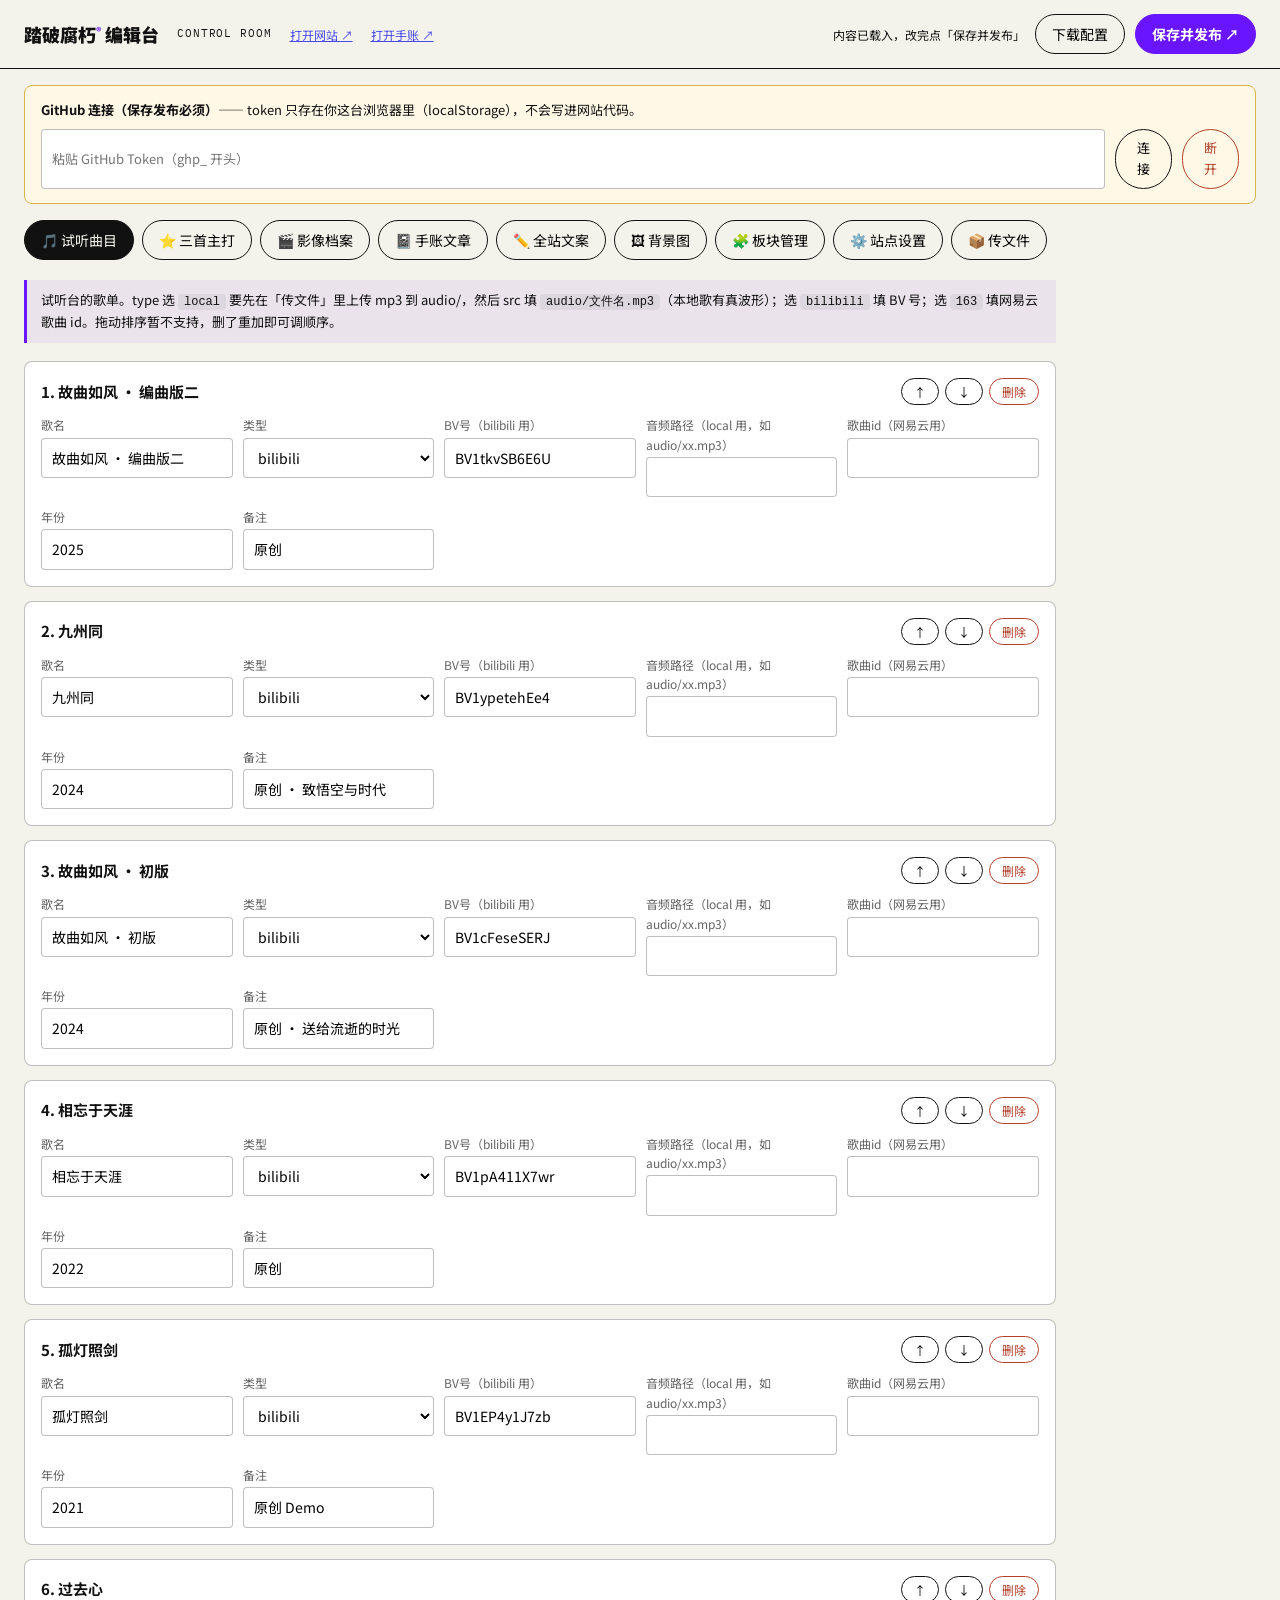
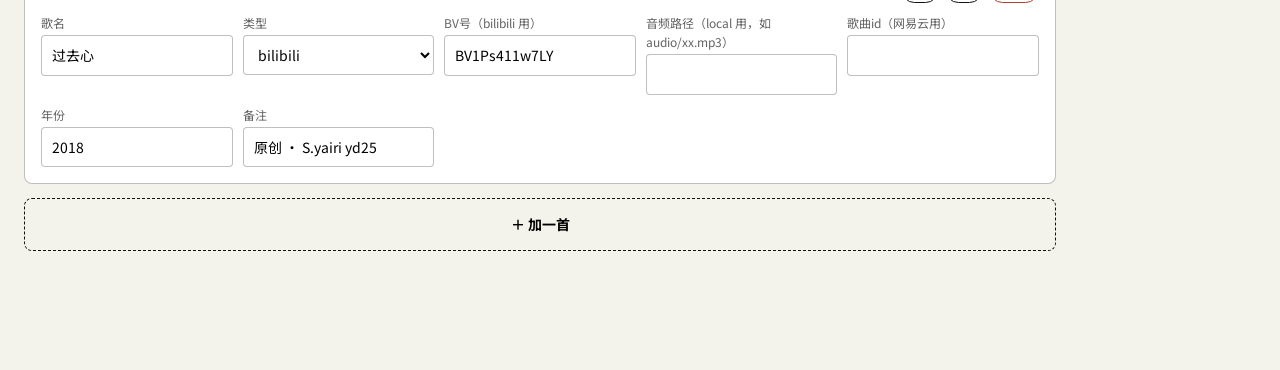
==== admin.html @ 3baa290e "临时重置行色引导：记忆键 gate2→gate3，全员再看一次；24h间隔与选中的配色都不动 - palette.js：GATE_AT 键名 ljty-gate2-at → ljty-gate3-at" ====
<!DOCTYPE html>
<html lang="zh-CN">
<head>
    <meta charset="UTF-8">
    <meta name="viewport" content="width=device-width, initial-scale=1.0">
    <meta name="robots" content="noindex, nofollow">
    <title>编辑台 — 踏破腐朽®</title>
    <link href="https://fonts.googleapis.com/css2?family=IBM+Plex+Mono:wght@400;500&family=Noto+Sans+SC:wght@400;500;700;900&display=swap" rel="stylesheet">
    <style>
        :root {
            --bg: #f4f3eb; --ink: #111; --purple: #6a15ff; --red: #b3402a; --ok: #1d7a3e;
            --line: rgba(0,0,0,.25);
        }
        * { margin: 0; padding: 0; box-sizing: border-box; }
        body { background: var(--bg); color: var(--ink); font-family: "Noto Sans SC", sans-serif; font-size: 14px; line-height: 1.6; }
        .mono { font-family: "IBM Plex Mono", monospace; font-size: 11px; letter-spacing: .08em; text-transform: uppercase; }
        button { font: inherit; cursor: pointer; border: 1px solid var(--ink); background: none; padding: 8px 16px; border-radius: 999px; transition: all .2s; }
        button:hover { background: var(--ink); color: var(--bg); }
        button.primary { background: var(--purple); color: #fff; border-color: var(--purple); font-weight: 700; }
        button.primary:hover { background: #4a0fc4; }
        button.danger { color: var(--red); border-color: var(--red); }
        button.danger:hover { background: var(--red); color: #fff; }
        input, textarea, select { font: inherit; background: #fff; border: 1px solid var(--line); padding: 8px 10px; width: 100%; outline: none; border-radius: 4px; }
        input:focus, textarea:focus { border-color: var(--purple); }
        input[type=color] { padding: 2px; height: 38px; cursor: pointer; }
        input[type=checkbox] { width: auto; transform: scale(1.3); cursor: pointer; }
        label { display: block; font-size: 12px; opacity: .65; margin-bottom: 3px; }

        header { position: sticky; top: 0; z-index: 50; display: flex; align-items: center; gap: 18px; padding: 14px 24px; background: rgba(244,243,235,.92); backdrop-filter: blur(8px); border-bottom: 1px solid var(--ink); }
        header h1 { font-size: 18px; font-weight: 900; }
        header h1 sup { color: var(--purple); font-size: 10px; }
        #saveBar { margin-left: auto; display: flex; gap: 10px; align-items: center; }
        #status { font-size: 12px; max-width: 340px; }
        #status.ok { color: var(--ok); } #status.err { color: var(--red); }

        .tabs { display: flex; gap: 8px; padding: 16px 24px 0; flex-wrap: wrap; }
        .tab { border-radius: 999px; }
        .tab.active { background: var(--ink); color: var(--bg); }
        main { padding: 20px 24px 120px; max-width: 1080px; }
        .panel { display: none; }
        .panel.active { display: block; }
        .panel-tip { background: rgba(106,21,255,.07); border-left: 3px solid var(--purple); padding: 10px 14px; margin-bottom: 18px; font-size: 13px; }

        .card { background: #fff; border: 1px solid var(--line); border-radius: 8px; padding: 16px; margin-bottom: 14px; position: relative; }
        .card .grid { display: grid; grid-template-columns: repeat(auto-fit, minmax(170px, 1fr)); gap: 10px; }
        .card .grid .wide { grid-column: 1 / -1; }
        .card-head { display: flex; justify-content: space-between; align-items: center; margin-bottom: 10px; }
        .card-head b { font-size: 15px; }
        .card-head .ops { display: flex; gap: 6px; }
        .card-head .ops button { padding: 3px 12px; font-size: 12px; }
        .addbtn { width: 100%; border-style: dashed; border-radius: 8px; padding: 14px; font-weight: 700; }
        .addbtn:hover { background: rgba(106,21,255,.08); color: var(--purple); border-color: var(--purple); }

        .setgroup { background: #fff; border: 1px solid var(--line); border-radius: 8px; padding: 18px; margin-bottom: 16px; }
        .setgroup h3 { font-size: 15px; margin-bottom: 12px; border-bottom: 1px solid var(--line); padding-bottom: 8px; }
        .setgroup .grid { display: grid; grid-template-columns: repeat(auto-fit, minmax(200px, 1fr)); gap: 12px; }
        .inline { display: flex; align-items: center; gap: 10px; }

        .token-box { background: #fff8e6; border: 1px solid #d9b44a; border-radius: 8px; padding: 14px 16px; margin: 16px 24px 0; font-size: 13px; }
        .token-box.ok { background: #e9f7ee; border-color: var(--ok); }
        .token-box .row { display: flex; gap: 10px; margin-top: 8px; }
        .uploader { border: 2px dashed var(--line); border-radius: 8px; padding: 18px; text-align: center; cursor: pointer; transition: all .2s; }
        .uploader:hover { border-color: var(--purple); background: rgba(106,21,255,.05); }
        .uploader input { display: none; }
        code { background: rgba(0,0,0,.06); padding: 1px 6px; border-radius: 4px; font-size: 12px; }
    </style>
</head>
<body>
    <header>
        <h1>踏破腐朽<sup>®</sup> 编辑台</h1>
        <span class="mono" id="repoInfo">CONTROL ROOM</span>
        <a href="index.html" target="_blank" style="font-size:12px;opacity:.7">打开网站 ↗</a>
        <a href="journal.html" target="_blank" style="font-size:12px;opacity:.7">打开手账 ↗</a>
        <div id="saveBar">
            <span id="status"></span>
            <button id="btnDownload" title="不用 GitHub，直接下载改好的 content.json">下载配置</button>
            <button id="btnSave" class="primary">保存并发布 ↗</button>
        </div>
    </header>

    <div class="token-box" id="tokenBox">
        <b>GitHub 连接（保存发布必须）</b>—— token 只存在你这台浏览器里（localStorage），不会写进网站代码。
        <div class="row">
            <input type="password" id="tokenInput" placeholder="粘贴 GitHub Token（ghp_ 开头）">
            <button id="tokenSave">连接</button>
            <button id="tokenClear" class="danger">断开</button>
        </div>
    </div>

    <div class="tabs" id="tabs">
        <button class="tab active" data-p="tracks">🎵 试听曲目</button>
        <button class="tab" data-p="featured">⭐ 三首主打</button>
        <button class="tab" data-p="videos">🎬 影像档案</button>
        <button class="tab" data-p="articles">📓 手账文章</button>
        <button class="tab" data-p="texts">✏️ 全站文案</button>
        <button class="tab" data-p="bg">🖼 背景图</button>
        <button class="tab" data-p="modules">🧩 板块管理</button>
        <button class="tab" data-p="site">⚙️ 站点设置</button>
        <button class="tab" data-p="files">📦 传文件</button>
    </div>

    <main>
        <div class="panel active" id="p-tracks">
            <p class="panel-tip">试听台的歌单。type 选 <code>local</code> 要先在「传文件」里上传 mp3 到 audio/，然后 src 填 <code>audio/文件名.mp3</code>（本地歌有真波形）；选 <code>bilibili</code> 填 BV 号；选 <code>163</code> 填网易云歌曲 id。拖动排序暂不支持，删了重加即可调顺序。</p>
            <div id="list-tracks"></div>
            <button class="addbtn" data-add="tracks">＋ 加一首</button>
        </div>
        <div class="panel" id="p-featured">
            <p class="panel-tip">首页「选你的武器」三张大卡 + 影像馆子页「三支主打」共用这份数据，改一处两页同步。cover 填封面图链接（B站封面右键复制图片地址），换视频后封面/毛笔字标题自动跟着变；标题常用字都有毛笔字形，无需担心缺字。</p>
            <div id="list-featured"></div>
            <button class="addbtn" data-add="featured">＋ 加一张主打卡</button>
        </div>
        <div class="panel" id="p-videos">
            <p class="panel-tip">影像档案网格。category 可选：original(原创) / cover(翻弹) / gear(器材) / travel(旅行)。</p>
            <div id="list-videos"></div>
            <button class="addbtn" data-add="videos">＋ 加一个视频</button>
        </div>
        <div class="panel" id="p-articles">
            <p class="panel-tip">手账文章。① 在「传文件」里上传 .md（Obsidian 笔记直接传，双链/高亮语法都认）→ ② 回这里加一条记录，file 填 <code>articles/文件名.md</code>。<b>锁定</b>勾上就封存（读者要口令）；bucket 是分桶（旅行/乐记/随笔…随你定，页面自动生成筛选按钮）。</p>
            <div id="list-articles"></div>
            <button class="addbtn" data-add="articles">＋ 加一篇文章</button>
        </div>
        <div class="panel" id="p-texts">
            <p class="panel-tip">网站上每一处文字都在这里。标注「HTML」的可以用标签（如 &lt;em&gt;强调&lt;/em&gt;、&lt;br&gt;换行、&lt;i&gt;斜体英文&lt;/i&gt;），其余填纯文字即可。改完点右上角保存。</p>
            <div id="list-texts"></div>
        </div>
        <div class="panel" id="p-bg">
            <p class="panel-tip">上传即自动压缩并提交到仓库（需先连接 token）。首页背景会自动套「紫墨双色调」滤镜融入风格，也可换滤镜。留空 = 用默认效果（首页纯流体墨水 / 手账纯星空）。</p>
            <div class="setgroup">
                <h3>🏠 首页大背景（流体墨水之下）</h3>
                <div class="grid">
                    <div class="wide" style="grid-column:1/-1"><label>图片路径（上传后自动填入）</label><input data-set="backgrounds.hero" placeholder="assets/bg/xxx.jpg 或 https://..."></div>
                    <div><label>滤镜风格</label><select data-set="backgrounds.heroFilter"><option value="duotone">紫墨双色调（推荐）</option><option value="dim">压暗做底</option><option value="none">原图</option></select></div>
                </div>
                <label class="uploader" style="margin-top:12px"><input type="file" id="upBgHero" accept="image/*">上传首页背景图（自动压缩 + 自动填路径）</label>
            </div>
            <div class="setgroup">
                <h3>🌌 手账星空底图（星星画在图上面）</h3>
                <div class="grid"><div class="wide" style="grid-column:1/-1"><label>图片路径</label><input data-set="backgrounds.journalSky" placeholder="留空 = 纯色夜空"></div></div>
                <label class="uploader" style="margin-top:12px"><input type="file" id="upBgSky" accept="image/*">上传星空底图</label>
            </div>
            <div class="setgroup">
                <h3>👤 关于页照片</h3>
                <div class="grid"><div class="wide" style="grid-column:1/-1"><label>图片路径</label><input data-set="backgrounds.aboutPhoto"></div></div>
                <label class="uploader" style="margin-top:12px"><input type="file" id="upBgAbout" accept="image/*">上传关于页照片</label>
            </div>
        </div>
        <div class="panel" id="p-modules">
            <p class="panel-tip">给首页板块排顺序、开关显示。取消勾选 = 整个板块隐藏（内容还在，随时可以再打开）。</p>
            <div id="list-modules"></div>
        </div>
        <div class="panel" id="p-site">
            <div class="setgroup">
                <h3>🎨 颜色</h3>
                <div class="grid">
                    <div><label>主题紫（全站点缀色）</label><input type="color" data-set="colors.purple"></div>
                    <div><label>纸面底色（白天）</label><input type="color" data-set="colors.paperBg"></div>
                    <div><label>暗房底色（黑夜）</label><input type="color" data-set="colors.darkBg"></div>
                    <div><label>印泥红（手账印章）</label><input type="color" data-set="colors.sealRed"></div>
                </div>
            </div>
            <div class="setgroup">
                <h3>🖌️ LOGO 书法字体（导航LOGO / 首页加载字 / 大标题 / 手账标题与印章 同步生效）</h3>
                <div class="grid">
                    <div><label>字体选择</label><select data-set="logoFont">
                        <option value="">庞门正道粗书体（现状默认）</option>
                        <option value="xia">演示夏行楷 · 整体加粗</option>
                        <option value="honglei">鸿雷行书简体 · 整体加粗</option>
                        <option value="dongfang">阿里妈妈东方大楷</option>
                    </select></div>
                </div>
            </div>
            <div class="setgroup">
                <h3>🌈 默认配色（访客进站未自选时用它；访客用右下角墨碟自选后以访客为准）</h3>
                <div class="grid">
                    <div><label>行色 · PALETTE</label><select data-set="palette">
                        <option value="">天涯本色（电光紫 + 黑影像 + 牛皮纸手账）</option>
                        <option value="amarillo">明黄 AMARILLO</option>
                        <option value="cielo">天蓝 CIELO</option>
                        <option value="electrico">长春花 ELÉCTRICO</option>
                        <option value="coral">珊瑚 CORAL</option>
                        <option value="menta">薄荷 MENTA</option>
                        <option value="rosa">粉樱 ROSA</option>
                        <option value="melocoton">蜜桃 MELOCOTÓN</option>
                        <option value="hielo">冰蓝 HIELO</option>
                    </select></div>
                    <div><label>行色引导重现间隔（小时；0=每次进站都弹，默认24）</label><input type="number" min="0" step="1" placeholder="24" data-set="gateHours"></div>
                </div>
            </div>
            <div class="setgroup">
                <h3>✏️ 文案</h3>
                <div class="grid">
                    <div class="wide" style="grid-column:1/-1"><label>首屏副标题（可用 &lt;br&gt; 换行）</label><textarea rows="2" data-set="texts.heroSub"></textarea></div>
                    <div style="grid-column:1/-1"><label>关于 · 第一段</label><textarea rows="2" data-set="texts.aboutP1"></textarea></div>
                    <div style="grid-column:1/-1"><label>关于 · 第二段</label><textarea rows="2" data-set="texts.aboutP2"></textarea></div>
                </div>
            </div>
            <div class="setgroup">
                <h3>🎤 彩蛋歌词（网页上敲 metal 触发，一行一句）</h3>
                <textarea rows="5" id="lyricsBox"></textarea>
            </div>
            <div class="setgroup">
                <h3>🔒 手账封存</h3>
                <div class="inline" style="margin-bottom:12px">
                    <input type="checkbox" id="lockAll">
                    <label style="margin:0;opacity:1">一键封存整本手账（所有人进入都要口令）</label>
                </div>
                <div class="grid">
                    <div><label>设置新口令（留空=不改，当前默认 2017）</label><input type="text" id="newPass" placeholder="输入新口令"></div>
                </div>
                <p style="font-size:12px;opacity:.6;margin-top:8px">说明：口令以加密指纹（SHA-256）存储，网站代码里看不到原文。单篇锁定去「手账文章」里勾。仓库是公开的，懂技术的人翻源码能看到文章原文——真要绝对保密的内容别往上传。</p>
            </div>
            <div class="setgroup">
                <h3>🔗 平台链接（试听台下方）</h3>
                <div id="list-platformLinks"></div>
                <button class="addbtn" data-add="platformLinks">＋ 加一个平台</button>
            </div>
        </div>
        <div class="panel" id="p-files">
            <p class="panel-tip">直接把文件传进 GitHub 仓库（需要先连接 token）。音频放 <code>audio/</code>，Obsidian 笔记放 <code>articles/</code>，笔记里的图片放 <code>articles/assets/</code>。</p>
            <div class="setgroup">
                <h3>🎧 上传音频（mp3/wav → audio/）</h3>
                <label class="uploader"><input type="file" id="upAudio" accept="audio/*" multiple>点击选择或拖入音频文件</label>
            </div>
            <div class="setgroup">
                <h3>📝 上传笔记（.md → articles/）</h3>
                <label class="uploader"><input type="file" id="upMd" accept=".md,.markdown,text/markdown" multiple>点击选择或拖入 Obsidian 笔记</label>
            </div>
            <div class="setgroup">
                <h3>🖼 上传笔记图片（→ articles/assets/）</h3>
                <label class="uploader"><input type="file" id="upImg" accept="image/*" multiple>点击选择或拖入图片</label>
            </div>
            <div class="setgroup">
                <h3>📜 上传记录</h3>
                <div id="upLog" class="mono" style="text-transform:none;line-height:2"></div>
            </div>
        </div>
    </main>

    <div id="mdEditor" style="display:none;position:fixed;inset:0;z-index:100;background:rgba(0,0,0,.5);align-items:center;justify-content:center;padding:24px">
        <div style="background:#fff;border-radius:10px;width:min(880px,94vw);height:min(80vh,720px);display:flex;flex-direction:column;padding:18px;gap:12px">
            <div style="display:flex;justify-content:space-between;align-items:center">
                <b id="mdEditorTitle">编辑正文</b>
                <div style="display:flex;gap:10px">
                    <button id="mdEditorClose">取消</button>
                    <button id="mdEditorSave" class="primary">保存正文并发布</button>
                </div>
            </div>
            <p style="font-size:12px;opacity:.6;margin:0">Markdown 格式，支持 Obsidian 双链/高亮语法。图片引用 assets/notes/... 路径。保存直接提交仓库。</p>
            <textarea id="mdEditorBox" style="flex:1;resize:none;font-family:'IBM Plex Mono',monospace;font-size:13px;line-height:1.8"></textarea>
        </div>
    </div>
    <script src="admin.js?v=20260712h"></script>
</body>
</html>
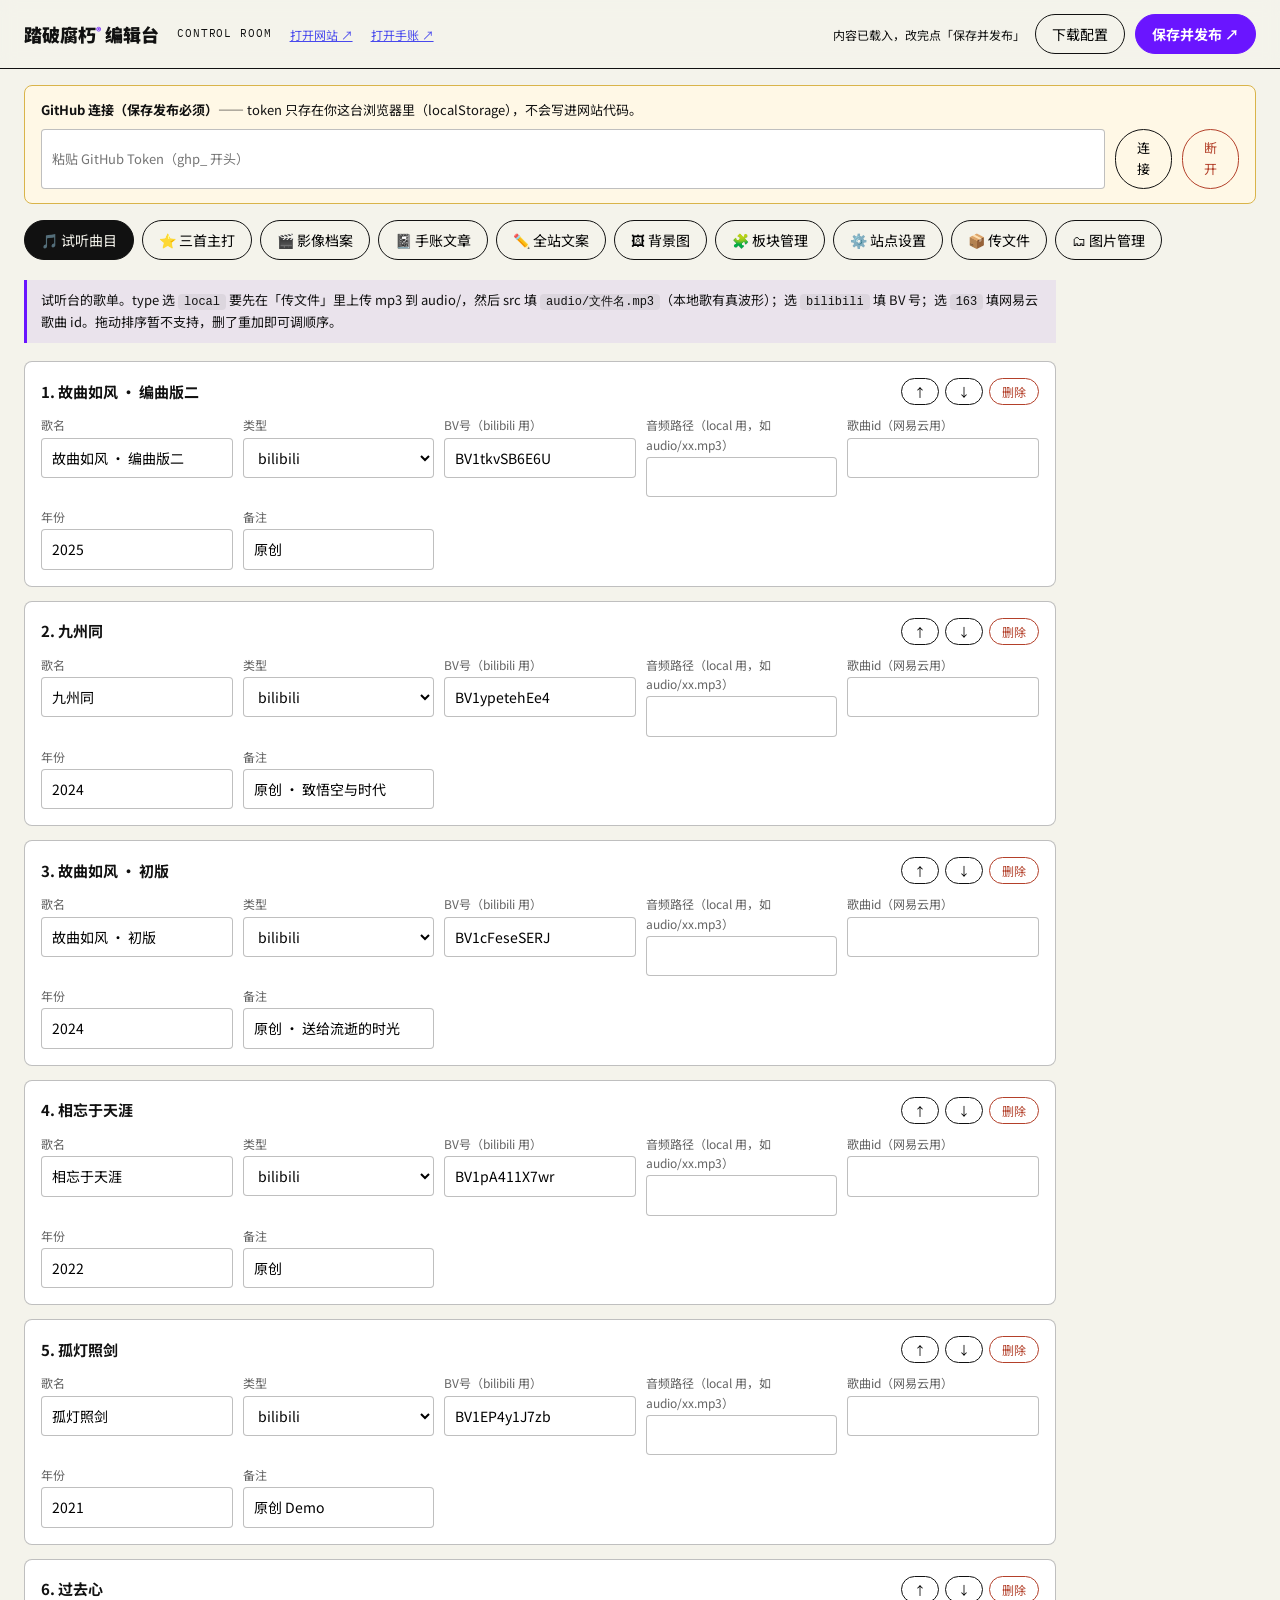
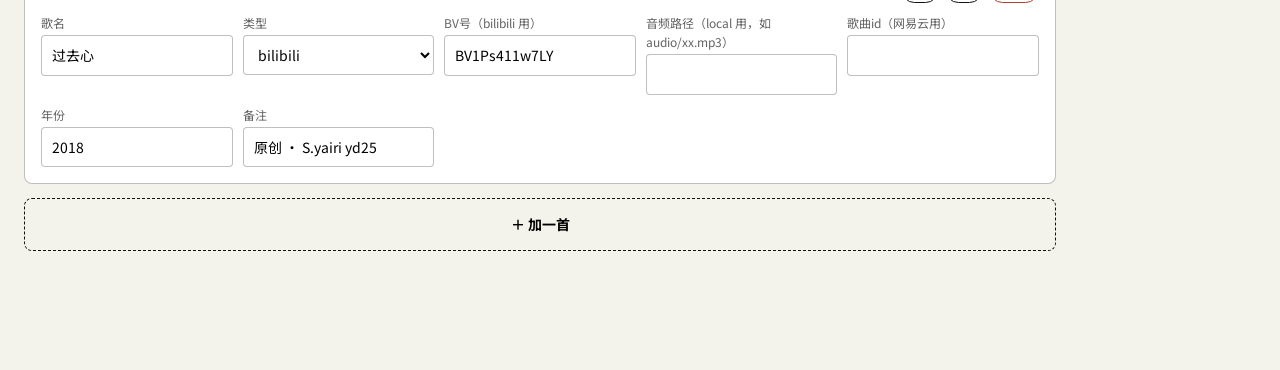
==== commit d2567a2f: "编辑台增强：读GitHub源头防回退+空白文案回填+封面/正文本地传图+图片管理 - 修复刷新后编辑台回退旧内容：有token时直接从GitHub API读content.json源头 - conte" ====
--- a/admin.html
+++ b/admin.html
@@ -63,6 +63,17 @@
         .uploader:hover { border-color: var(--purple); background: rgba(106,21,255,.05); }
         .uploader input { display: none; }
         code { background: rgba(0,0,0,.06); padding: 1px 6px; border-radius: 4px; font-size: 12px; }
+        /* 图片字段旁的小上传按钮 */
+        .mini-up { display: inline-flex; align-items: center; gap: 6px; margin-top: 6px; font-size: 12px; opacity: 1; color: var(--purple); border: 1px solid var(--purple); border-radius: 999px; padding: 4px 12px; cursor: pointer; width: auto; }
+        .mini-up:hover { background: rgba(106,21,255,.08); }
+        .mini-up input { display: none; }
+        /* 图片管理网格 */
+        .imgrid { display: grid; grid-template-columns: repeat(auto-fill, minmax(150px, 1fr)); gap: 12px; }
+        .imgcell { background: #fff; border: 1px solid var(--line); border-radius: 8px; padding: 8px; display: flex; flex-direction: column; gap: 6px; }
+        .imgcell img { width: 100%; height: 110px; object-fit: cover; border-radius: 4px; background: #eee; }
+        .imgcell .imgpath { font-size: 10px; word-break: break-all; opacity: .7; line-height: 1.4; text-transform: none; }
+        .imgcell .imgmeta { font-size: 11px; opacity: .5; }
+        .imgcell .imgdel { padding: 4px 10px; font-size: 12px; }
     </style>
 </head>
 <body>
@@ -97,6 +108,7 @@
         <button class="tab" data-p="modules">🧩 板块管理</button>
         <button class="tab" data-p="site">⚙️ 站点设置</button>
         <button class="tab" data-p="files">📦 传文件</button>
+        <button class="tab" data-p="images">🗂 图片管理</button>
     </div>
 
     <main>
@@ -106,12 +118,12 @@
             <button class="addbtn" data-add="tracks">＋ 加一首</button>
         </div>
         <div class="panel" id="p-featured">
-            <p class="panel-tip">首页「选你的武器」三张大卡 + 影像馆子页「三支主打」共用这份数据，改一处两页同步。cover 填封面图链接（B站封面右键复制图片地址），换视频后封面/毛笔字标题自动跟着变；标题常用字都有毛笔字形，无需担心缺字。</p>
+            <p class="panel-tip">首页「选你的武器」三张大卡 + 影像馆子页「三支主打」共用这份数据，改一处两页同步。封面可填外链（B站封面右键复制图片地址），也可点封面下方「⬆ 上传本地图片」直接传本机图（自动压缩上传、自动填好路径）。换视频后封面/毛笔字标题自动跟着变。</p>
             <div id="list-featured"></div>
             <button class="addbtn" data-add="featured">＋ 加一张主打卡</button>
         </div>
         <div class="panel" id="p-videos">
-            <p class="panel-tip">影像档案网格。category 可选：original(原创) / cover(翻弹) / gear(器材) / travel(旅行)。</p>
+            <p class="panel-tip">影像档案网格。category 可选：original(原创) / cover(翻弹) / gear(器材) / travel(旅行)。封面可填外链，也可点封面下方「⬆ 上传本地图片」传本机图。</p>
             <div id="list-videos"></div>
             <button class="addbtn" data-add="videos">＋ 加一个视频</button>
         </div>
@@ -235,6 +247,11 @@
                 <div id="upLog" class="mono" style="text-transform:none;line-height:2"></div>
             </div>
         </div>
+        <div class="panel" id="p-images">
+            <p class="panel-tip">仓库里所有上传的图片都在这里（主打/影像封面 <code>assets/covers/</code>、笔记插图 <code>assets/notes/</code>、背景图 <code>assets/bg/</code>）。删除即时提交仓库、约1分钟线上生效。<b>注意</b>：删掉仍被引用的图，页面上会显示裂图；删错了也能从 git 历史找回。切到本页会自动刷新，也可手动点下面按钮。</p>
+            <div style="margin-bottom:14px"><button id="btnImgRefresh">↻ 刷新图片清单</button></div>
+            <div id="list-images"></div>
+        </div>
     </main>
 
     <div id="mdEditor" style="display:none;position:fixed;inset:0;z-index:100;background:rgba(0,0,0,.5);align-items:center;justify-content:center;padding:24px">
@@ -242,14 +259,15 @@
             <div style="display:flex;justify-content:space-between;align-items:center">
                 <b id="mdEditorTitle">编辑正文</b>
                 <div style="display:flex;gap:10px">
+                    <label class="mini-up" style="margin:0" title="从本机选图，压缩上传并在光标处插入">⬆ 插入图片<input type="file" id="mdImgUp" accept="image/*"></label>
                     <button id="mdEditorClose">取消</button>
                     <button id="mdEditorSave" class="primary">保存正文并发布</button>
                 </div>
             </div>
-            <p style="font-size:12px;opacity:.6;margin:0">Markdown 格式，支持 Obsidian 双链/高亮语法。图片引用 assets/notes/... 路径。保存直接提交仓库。</p>
+            <p style="font-size:12px;opacity:.6;margin:0">Markdown 格式，支持 Obsidian 双链/高亮语法。点「插入图片」直接传本机图（自动压缩、自动插入、网站上自动居中拉伸美化）。保存直接提交仓库。</p>
             <textarea id="mdEditorBox" style="flex:1;resize:none;font-family:'IBM Plex Mono',monospace;font-size:13px;line-height:1.8"></textarea>
         </div>
     </div>
-    <script src="admin.js?v=20260712h"></script>
+    <script src="admin.js?v=20260713a"></script>
 </body>
 </html>
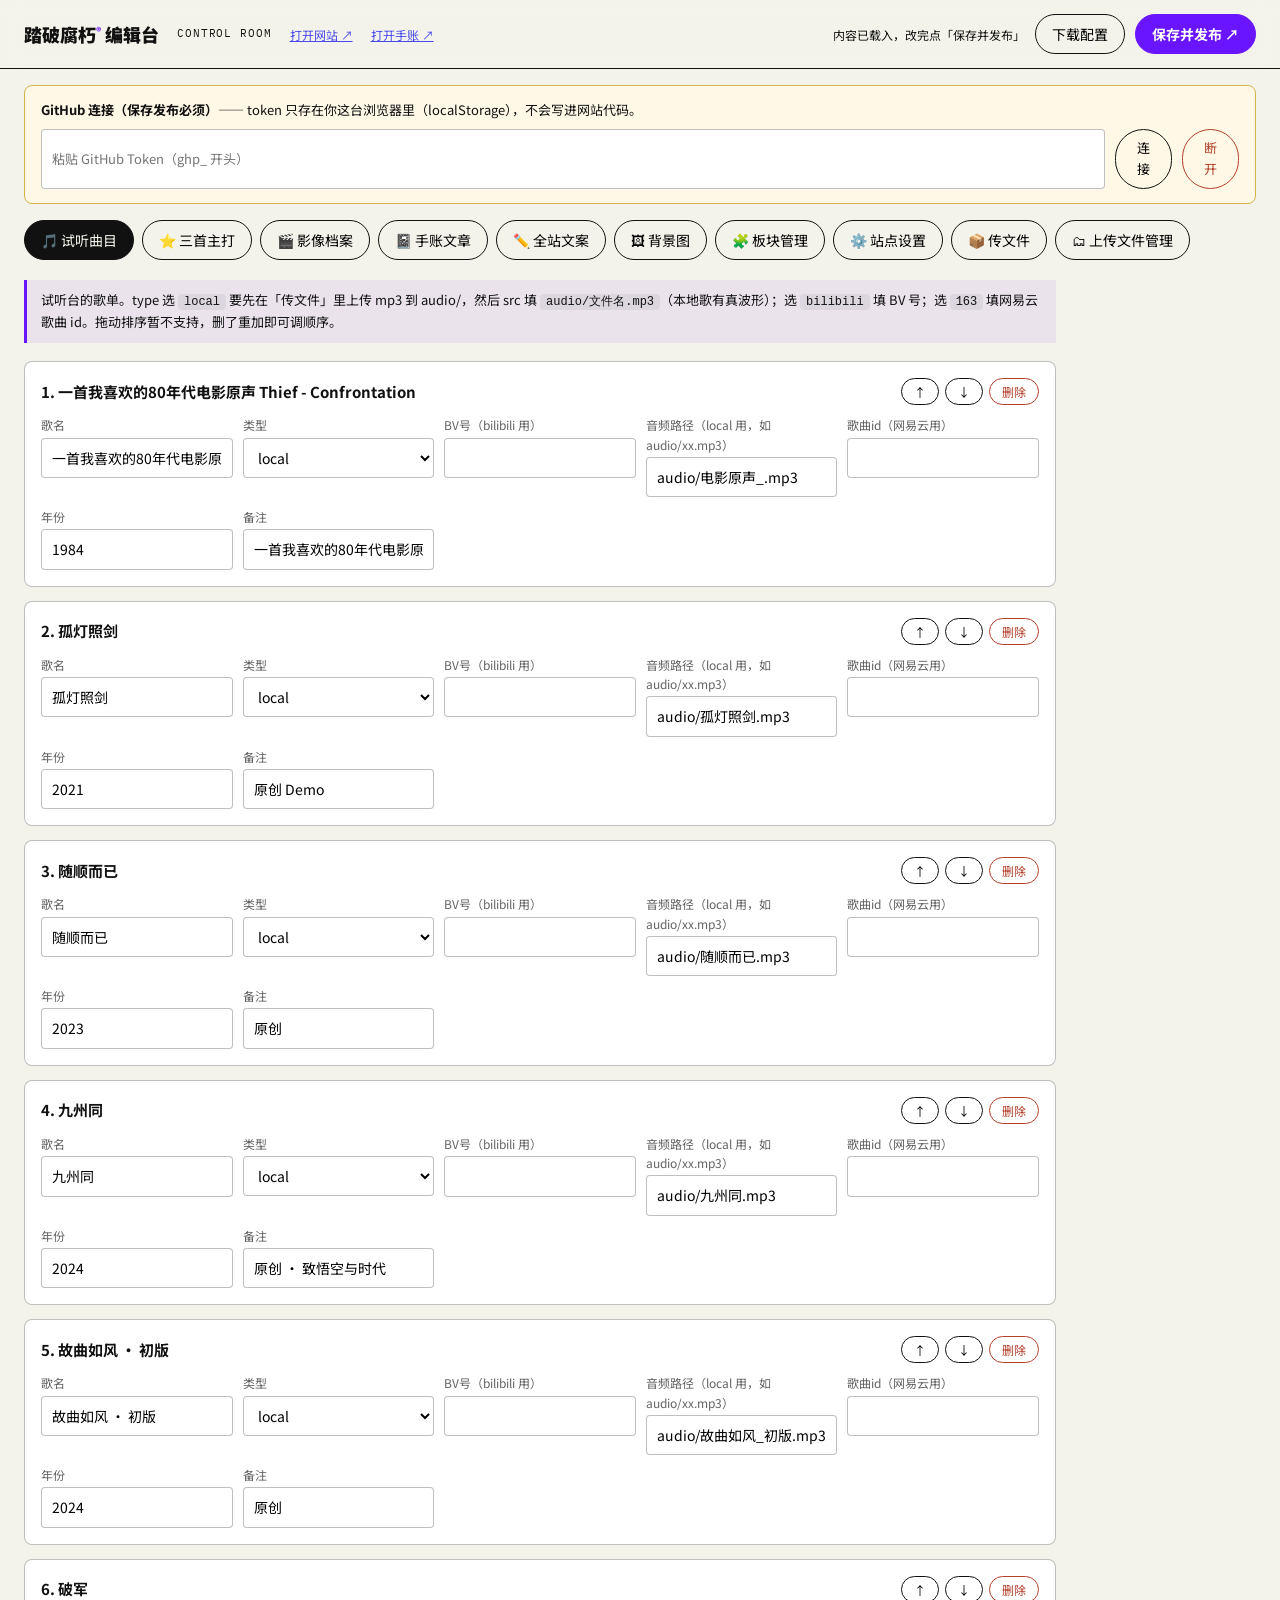
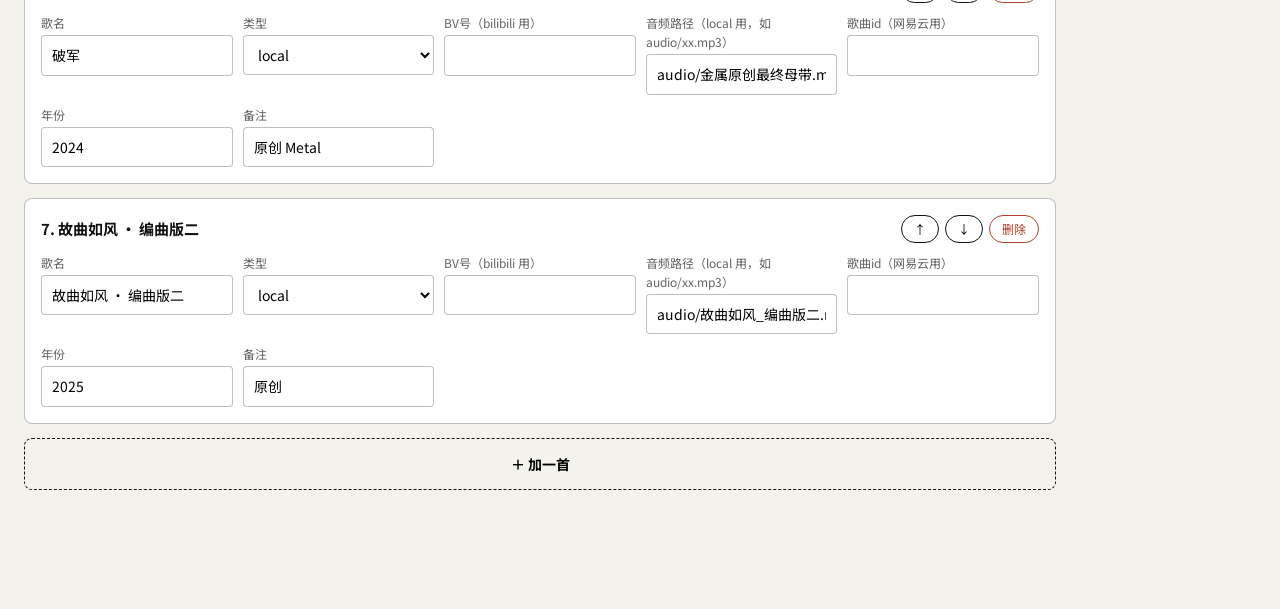
==== commit fccdf900: "编辑台：图片管理改名「上传文件管理」，分组列出图片/音频/其他文件 音频可内嵌试听、md等其他上传文件也纳入列表与删除；仅改 admin.js/admin.html，不动任何前台页面与数据。  Co-" ====
--- a/admin.html
+++ b/admin.html
@@ -74,6 +74,8 @@
         .imgcell .imgpath { font-size: 10px; word-break: break-all; opacity: .7; line-height: 1.4; text-transform: none; }
         .imgcell .imgmeta { font-size: 11px; opacity: .5; }
         .imgcell .imgdel { padding: 4px 10px; font-size: 12px; }
+        .imgcell audio { width: 100%; }
+        .imgcell .filetype { width: 100%; height: 110px; display: flex; align-items: center; justify-content: center; border-radius: 4px; background: #eee; font-size: 22px; letter-spacing: 1px; opacity: .5; }
     </style>
 </head>
 <body>
@@ -108,7 +110,7 @@
         <button class="tab" data-p="modules">🧩 板块管理</button>
         <button class="tab" data-p="site">⚙️ 站点设置</button>
         <button class="tab" data-p="files">📦 传文件</button>
-        <button class="tab" data-p="images">🗂 图片管理</button>
+        <button class="tab" data-p="images">🗂 上传文件管理</button>
     </div>
 
     <main>
@@ -128,9 +130,12 @@
             <button class="addbtn" data-add="videos">＋ 加一个视频</button>
         </div>
         <div class="panel" id="p-articles">
-            <p class="panel-tip">手账文章。① 在「传文件」里上传 .md（Obsidian 笔记直接传，双链/高亮语法都认）→ ② 回这里加一条记录，file 填 <code>articles/文件名.md</code>。<b>锁定</b>勾上就封存（读者要口令）；bucket 是分桶（旅行/乐记/随笔…随你定，页面自动生成筛选按钮）。</p>
+            <p class="panel-tip">手账文章，两种写法任选：<b>① 直接写</b>——点下面「✍️ 写新笔记」当场写正文（自动建好文件，插图也能直接传，最省事）；<b>② 传 Obsidian 笔记</b>——在「传文件」里上传 .md（双链/高亮语法都认）再回这里的记录里把 file 对上。<b>锁定</b>勾上就封存（读者要口令）；bucket 是分桶（旅行/乐记/随笔…随你定，页面自动生成筛选按钮）。改完都要点右上角「保存并发布」。</p>
             <div id="list-articles"></div>
-            <button class="addbtn" data-add="articles">＋ 加一篇文章</button>
+            <div style="display:flex;gap:10px;flex-wrap:wrap">
+                <button id="btnNewNote" class="addbtn primary" style="flex:1;min-width:220px">✍️ 写新笔记（直接写，不用传文件）</button>
+                <button class="addbtn" data-add="articles" style="flex:1;min-width:180px">＋ 只加一条空记录</button>
+            </div>
         </div>
         <div class="panel" id="p-texts">
             <p class="panel-tip">网站上每一处文字都在这里。标注「HTML」的可以用标签（如 &lt;em&gt;强调&lt;/em&gt;、&lt;br&gt;换行、&lt;i&gt;斜体英文&lt;/i&gt;），其余填纯文字即可。改完点右上角保存。</p>
@@ -152,14 +157,31 @@
                 <label class="uploader" style="margin-top:12px"><input type="file" id="upBgSky" accept="image/*">上传星空底图</label>
             </div>
             <div class="setgroup">
+                <h3>🏔 手账开篇照片层（星空下沿那张雪山云海，叠在星空之上）</h3>
+                <div class="grid"><div class="wide" style="grid-column:1/-1"><label>图片路径</label><input data-set="backgrounds.journalPhoto" placeholder="留空 = 用默认 assets/bg/jn-ridge.jpg"></div></div>
+                <label class="uploader" style="margin-top:12px"><input type="file" id="upBgJnPhoto" accept="image/*">上传开篇照片层</label>
+                <p style="font-size:12px;opacity:.6;margin-top:8px">说明：手账开篇其实是「星空底图 + 这张照片层」两层叠出来的，不是三张同时显示。这张会自动去色降调融进夜色。</p>
+            </div>
+            <div class="setgroup">
                 <h3>👤 关于页照片</h3>
                 <div class="grid"><div class="wide" style="grid-column:1/-1"><label>图片路径</label><input data-set="backgrounds.aboutPhoto"></div></div>
                 <label class="uploader" style="margin-top:12px"><input type="file" id="upBgAbout" accept="image/*">上传关于页照片</label>
             </div>
         </div>
         <div class="panel" id="p-modules">
-            <p class="panel-tip">给首页板块排顺序、开关显示。取消勾选 = 整个板块隐藏（内容还在，随时可以再打开）。</p>
-            <div id="list-modules"></div>
+            <p class="panel-tip">给各页板块排顺序、开关显示。↑↓ 或拖动排序；取消勾选 = 整个板块隐藏（内容还在，随时再打开）。改完点右上角「保存并发布」。</p>
+            <div class="setgroup">
+                <h3>🏠 首页板块</h3>
+                <div id="list-modules"></div>
+            </div>
+            <div class="setgroup">
+                <h3>📓 手账子页板块（可把「随身听」挪到地图和笔记之间等）</h3>
+                <div id="list-journalmods"></div>
+            </div>
+            <div class="setgroup">
+                <h3>🎬 影像子页板块</h3>
+                <div id="list-videomods"></div>
+            </div>
         </div>
         <div class="panel" id="p-site">
             <div class="setgroup">
@@ -248,8 +270,8 @@
             </div>
         </div>
         <div class="panel" id="p-images">
-            <p class="panel-tip">仓库里所有上传的图片都在这里（主打/影像封面 <code>assets/covers/</code>、笔记插图 <code>assets/notes/</code>、背景图 <code>assets/bg/</code>）。删除即时提交仓库、约1分钟线上生效。<b>注意</b>：删掉仍被引用的图，页面上会显示裂图；删错了也能从 git 历史找回。切到本页会自动刷新，也可手动点下面按钮。</p>
-            <div style="margin-bottom:14px"><button id="btnImgRefresh">↻ 刷新图片清单</button></div>
+            <p class="panel-tip">仓库里所有上传的文件都在这里，按 <b>图片</b>（封面 <code>assets/covers/</code>、插图 <code>assets/notes/</code>、背景 <code>assets/bg/</code>、笔记图 <code>articles/assets/</code>）、<b>音频</b>（<code>audio/</code>，可直接试听）、<b>其他文件</b>（笔记 <code>articles/*.md</code> 等）分组。删除即时提交仓库、约1分钟线上生效。<b>注意</b>：删掉仍被引用的文件，对应页面会显示裂图/放不出/缺内容；删错了也能从 git 历史找回。切到本页会自动刷新，也可手动点下面按钮。</p>
+            <div style="margin-bottom:14px"><button id="btnImgRefresh">↻ 刷新文件清单</button></div>
             <div id="list-images"></div>
         </div>
     </main>
@@ -268,6 +290,6 @@
             <textarea id="mdEditorBox" style="flex:1;resize:none;font-family:'IBM Plex Mono',monospace;font-size:13px;line-height:1.8"></textarea>
         </div>
     </div>
-    <script src="admin.js?v=20260713a"></script>
+    <script src="admin.js?v=20260713b"></script>
 </body>
 </html>
